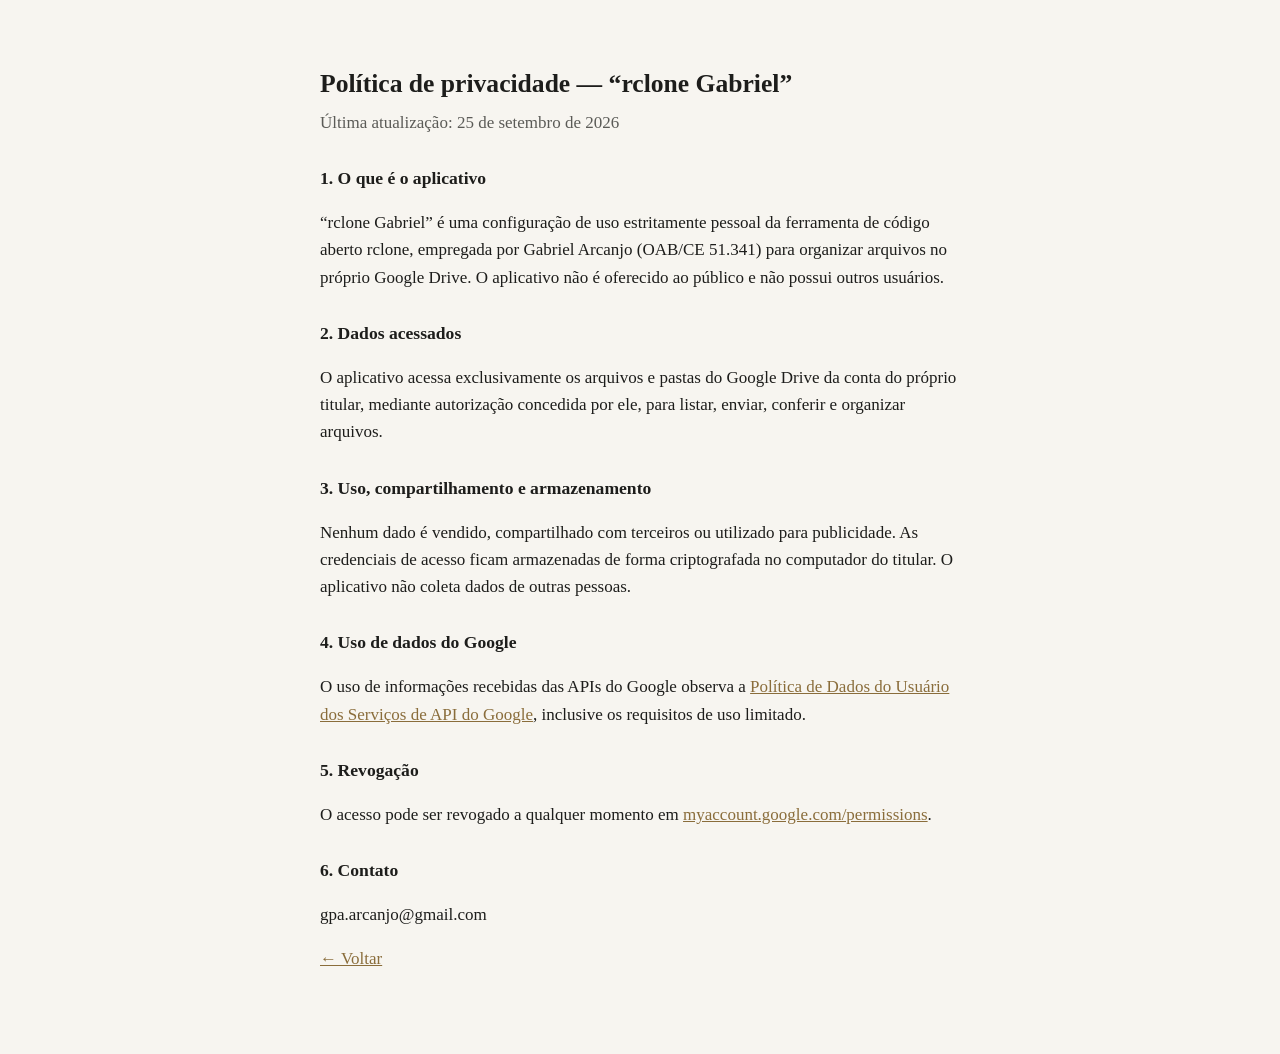
==== privacidade.html @ c1f4313f "Add files via upload" ====
<!DOCTYPE html>
<html lang="pt-BR">
<head>
<meta charset="utf-8">
<meta name="viewport" content="width=device-width, initial-scale=1">
<title>Política de privacidade — rclone Gabriel</title>
<style>
  :root { --bg:#f7f5f0; --fg:#1d1d1b; --muted:#5b5b57; --line:#d9d4c7; --accent:#8a6d3b; }
  @media (prefers-color-scheme: dark) { :root { --bg:#141413; --fg:#ecebe6; --muted:#a9a79f; --line:#34332f; --accent:#c9a66b; } }
  * { box-sizing:border-box; }
  body { margin:0; background:var(--bg); color:var(--fg); font:17px/1.6 Georgia, "Times New Roman", serif; }
  main { max-width:680px; margin:0 auto; padding:64px 20px; }
  h1 { font-size:1.6rem; margin:0 0 4px; }
  h2 { font-size:1.1rem; margin:28px 0 6px; }
  .meta { color:var(--muted); margin:0 0 24px; }
  a { color:var(--accent); }
</style>
</head>
<body>
<main>
  <h1>Política de privacidade — “rclone Gabriel”</h1>
  <p class="meta">Última atualização: 25 de setembro de 2026</p>

  <h2>1. O que é o aplicativo</h2>
  <p>“rclone Gabriel” é uma configuração de uso estritamente pessoal da ferramenta de código aberto rclone, empregada por Gabriel Arcanjo (OAB/CE 51.341) para organizar arquivos no próprio Google Drive. O aplicativo não é oferecido ao público e não possui outros usuários.</p>

  <h2>2. Dados acessados</h2>
  <p>O aplicativo acessa exclusivamente os arquivos e pastas do Google Drive da conta do próprio titular, mediante autorização concedida por ele, para listar, enviar, conferir e organizar arquivos.</p>

  <h2>3. Uso, compartilhamento e armazenamento</h2>
  <p>Nenhum dado é vendido, compartilhado com terceiros ou utilizado para publicidade. As credenciais de acesso ficam armazenadas de forma criptografada no computador do titular. O aplicativo não coleta dados de outras pessoas.</p>

  <h2>4. Uso de dados do Google</h2>
  <p>O uso de informações recebidas das APIs do Google observa a <a href="https://developers.google.com/terms/api-services-user-data-policy">Política de Dados do Usuário dos Serviços de API do Google</a>, inclusive os requisitos de uso limitado.</p>

  <h2>5. Revogação</h2>
  <p>O acesso pode ser revogado a qualquer momento em <a href="https://myaccount.google.com/permissions">myaccount.google.com/permissions</a>.</p>

  <h2>6. Contato</h2>
  <p>gpa.arcanjo@gmail.com</p>

  <p><a href="index.html">← Voltar</a></p>
</main>
</body>
</html>
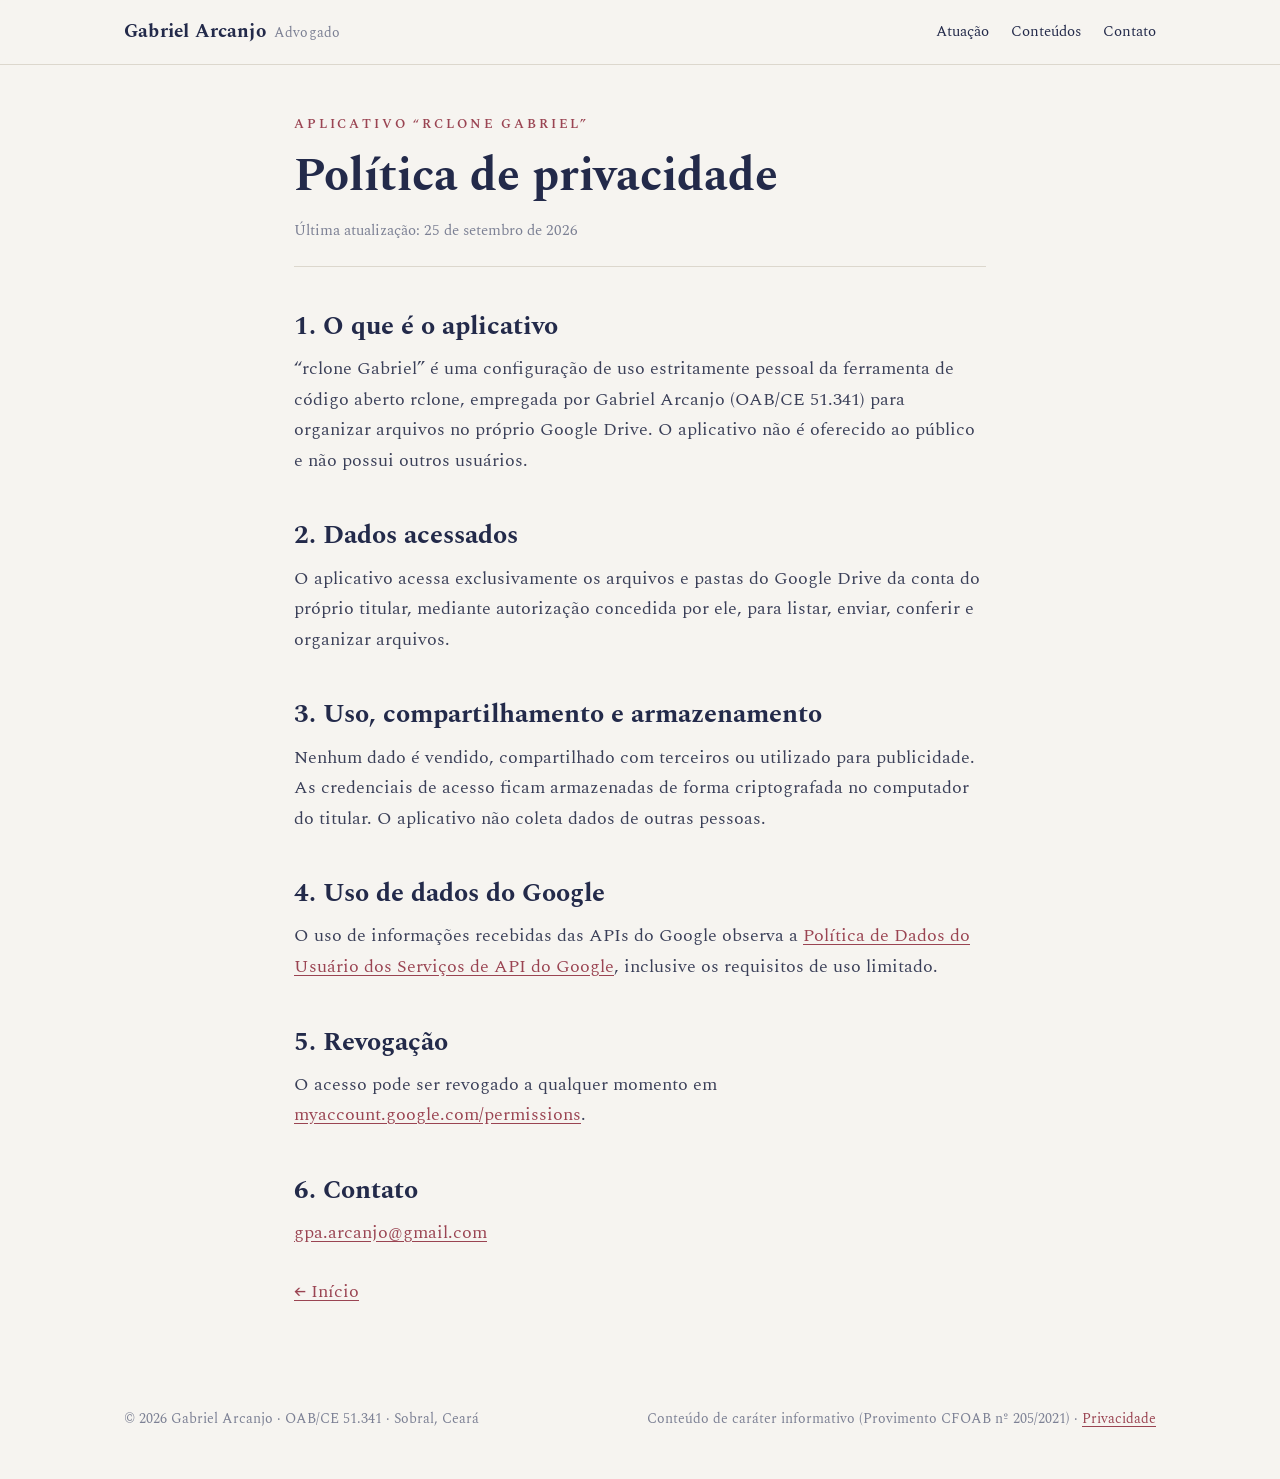
==== commit 45896cea: "Add files via upload" ====
--- a/privacidade.html
+++ b/privacidade.html
@@ -4,42 +4,48 @@
 <meta charset="utf-8">
 <meta name="viewport" content="width=device-width, initial-scale=1">
 <title>Política de privacidade — rclone Gabriel</title>
-<style>
-  :root { --bg:#f7f5f0; --fg:#1d1d1b; --muted:#5b5b57; --line:#d9d4c7; --accent:#8a6d3b; }
-  @media (prefers-color-scheme: dark) { :root { --bg:#141413; --fg:#ecebe6; --muted:#a9a79f; --line:#34332f; --accent:#c9a66b; } }
-  * { box-sizing:border-box; }
-  body { margin:0; background:var(--bg); color:var(--fg); font:17px/1.6 Georgia, "Times New Roman", serif; }
-  main { max-width:680px; margin:0 auto; padding:64px 20px; }
-  h1 { font-size:1.6rem; margin:0 0 4px; }
-  h2 { font-size:1.1rem; margin:28px 0 6px; }
-  .meta { color:var(--muted); margin:0 0 24px; }
-  a { color:var(--accent); }
-</style>
+<meta name="description" content="Política de privacidade do aplicativo rclone Gabriel.">
+<meta property="og:title" content="Política de privacidade — rclone Gabriel">
+<meta property="og:description" content="Política de privacidade do aplicativo rclone Gabriel.">
+<meta property="og:type" content="website">
+<link rel="preconnect" href="https://fonts.googleapis.com">
+<link rel="preconnect" href="https://fonts.gstatic.com" crossorigin>
+<link href="https://fonts.googleapis.com/css2?family=Spectral:ital,wght@0,400;0,600;0,700;1,400&display=swap" rel="stylesheet">
+<link rel="stylesheet" href="estilo.css">
 </head>
 <body>
-<main>
-  <h1>Política de privacidade — “rclone Gabriel”</h1>
-  <p class="meta">Última atualização: 25 de setembro de 2026</p>
-
-  <h2>1. O que é o aplicativo</h2>
-  <p>“rclone Gabriel” é uma configuração de uso estritamente pessoal da ferramenta de código aberto rclone, empregada por Gabriel Arcanjo (OAB/CE 51.341) para organizar arquivos no próprio Google Drive. O aplicativo não é oferecido ao público e não possui outros usuários.</p>
-
-  <h2>2. Dados acessados</h2>
-  <p>O aplicativo acessa exclusivamente os arquivos e pastas do Google Drive da conta do próprio titular, mediante autorização concedida por ele, para listar, enviar, conferir e organizar arquivos.</p>
-
-  <h2>3. Uso, compartilhamento e armazenamento</h2>
-  <p>Nenhum dado é vendido, compartilhado com terceiros ou utilizado para publicidade. As credenciais de acesso ficam armazenadas de forma criptografada no computador do titular. O aplicativo não coleta dados de outras pessoas.</p>
-
-  <h2>4. Uso de dados do Google</h2>
-  <p>O uso de informações recebidas das APIs do Google observa a <a href="https://developers.google.com/terms/api-services-user-data-policy">Política de Dados do Usuário dos Serviços de API do Google</a>, inclusive os requisitos de uso limitado.</p>
-
-  <h2>5. Revogação</h2>
-  <p>O acesso pode ser revogado a qualquer momento em <a href="https://myaccount.google.com/permissions">myaccount.google.com/permissions</a>.</p>
-
-  <h2>6. Contato</h2>
-  <p>gpa.arcanjo@gmail.com</p>
-
-  <p><a href="index.html">← Voltar</a></p>
-</main>
+<header class="topo"><div class="envelope">
+  <a class="marca" href="index.html">Gabriel Arcanjo<small>Advogado</small></a>
+  <nav class="menu"><a href="index.html#atuacao">Atuação</a><a href="conteudos/index.html">Conteúdos</a><a href="index.html#contato">Contato</a></nav>
+</div></header>
+<article class="artigo">
+<div class="rubrica">Aplicativo “rclone Gabriel”</div>
+<h1>Política de privacidade</h1>
+<div class="meta">Última atualização: 25 de setembro de 2026</div>
+<h2>1. O que é o aplicativo</h2>
+<p>“rclone Gabriel” é uma configuração de uso estritamente pessoal da ferramenta de código aberto rclone, empregada
+por Gabriel Arcanjo (OAB/CE 51.341) para organizar arquivos no próprio Google Drive. O aplicativo não é oferecido ao
+público e não possui outros usuários.</p>
+<h2>2. Dados acessados</h2>
+<p>O aplicativo acessa exclusivamente os arquivos e pastas do Google Drive da conta do próprio titular, mediante
+autorização concedida por ele, para listar, enviar, conferir e organizar arquivos.</p>
+<h2>3. Uso, compartilhamento e armazenamento</h2>
+<p>Nenhum dado é vendido, compartilhado com terceiros ou utilizado para publicidade. As credenciais de acesso ficam
+armazenadas de forma criptografada no computador do titular. O aplicativo não coleta dados de outras pessoas.</p>
+<h2>4. Uso de dados do Google</h2>
+<p>O uso de informações recebidas das APIs do Google observa a
+<a href="https://developers.google.com/terms/api-services-user-data-policy">Política de Dados do Usuário dos Serviços
+de API do Google</a>, inclusive os requisitos de uso limitado.</p>
+<h2>5. Revogação</h2>
+<p>O acesso pode ser revogado a qualquer momento em
+<a href="https://myaccount.google.com/permissions">myaccount.google.com/permissions</a>.</p>
+<h2>6. Contato</h2>
+<p><a href="mailto:gpa.arcanjo@gmail.com">gpa.arcanjo@gmail.com</a></p>
+<a class="voltar" href="index.html">← Início</a>
+</article>
+<footer class="rodape"><div class="envelope">
+  <div>© 2026 Gabriel Arcanjo · OAB/CE 51.341 · Sobral, Ceará</div>
+  <div>Conteúdo de caráter informativo (Provimento CFOAB nº 205/2021) · <a href="privacidade.html">Privacidade</a></div>
+</div></footer>
 </body>
 </html>
--- a/estilo.css
+++ b/estilo.css
@@ -0,0 +1,62 @@
+:root{--bg:#f6f4f0;--papel:#fffdf9;--tinta:#232a4a;--texto:#3a3f58;--vinho:#9a4452;--linha:#dcd7cd;--suave:#7c8094;
+--serif:"Spectral",Georgia,"Times New Roman",serif}
+*{box-sizing:border-box}html{scroll-behavior:smooth}
+body{margin:0;background:var(--bg);color:var(--texto);font:18px/1.7 var(--serif);-webkit-font-smoothing:antialiased}
+a{color:var(--vinho);text-underline-offset:3px}a:hover{color:var(--tinta)}
+img{max-width:100%;display:block}
+.envelope{max-width:1080px;margin:0 auto;padding:0 24px}
+.topo{position:sticky;top:0;z-index:5;background:rgba(246,244,240,.94);backdrop-filter:blur(6px);border-bottom:1px solid var(--linha)}
+.topo .envelope{display:flex;align-items:center;justify-content:space-between;height:64px;gap:16px}
+.marca{white-space:nowrap;font-weight:700;color:var(--tinta);text-decoration:none;font-size:19px;letter-spacing:.01em}
+.marca small{font-weight:400;color:var(--suave);margin-left:8px;font-size:14px}
+.menu{display:flex;gap:22px;font-size:15px}.menu a{color:var(--tinta);text-decoration:none}.menu a:hover{color:var(--vinho)}
+.rubrica{font-size:13px;letter-spacing:.22em;text-transform:uppercase;color:var(--vinho);font-weight:600}
+h1,h2,h3{color:var(--tinta);line-height:1.2;margin:0}
+h1{font-size:clamp(34px,5vw,54px);font-weight:700}
+h2{font-size:clamp(26px,3.4vw,36px);font-weight:700}
+h3{font-size:22px;font-weight:700}
+.heroi{padding:72px 0 64px;border-bottom:1px solid var(--linha)}
+.heroi .envelope{display:grid;grid-template-columns:1fr 300px;gap:56px;align-items:center}
+.heroi p.oab{color:var(--suave);margin:10px 0 24px;font-size:17px}
+.heroi p.intro{font-size:21px;line-height:1.6;max-width:560px;margin:0 0 32px}
+.foto{width:300px;height:300px;border-radius:50%;object-fit:cover;border:6px solid var(--papel);box-shadow:0 18px 40px rgba(35,42,74,.18)}
+.botoes{display:flex;gap:14px;flex-wrap:wrap}
+.botao{display:inline-block;padding:12px 22px;border-radius:2px;font-size:16px;text-decoration:none;border:1px solid var(--tinta)}
+.botao.cheio{background:var(--tinta);color:#fff}.botao.cheio:hover{background:var(--vinho);border-color:var(--vinho);color:#fff}
+.botao.vazio{color:var(--tinta)}.botao.vazio:hover{border-color:var(--vinho);color:var(--vinho)}
+section.bloco{padding:72px 0;border-bottom:1px solid var(--linha)}
+.cabeca{display:flex;align-items:end;justify-content:space-between;gap:24px;margin-bottom:36px}
+.cabeca p{margin:8px 0 0;color:var(--suave);max-width:560px}
+.grade-areas{display:grid;grid-template-columns:repeat(2,1fr);gap:1px;background:var(--linha);border:1px solid var(--linha)}
+.area{background:var(--papel);padding:30px 30px 28px}
+.area .num{font-size:14px;color:var(--vinho);letter-spacing:.18em}
+.area h3{margin:8px 0 10px}.area p{margin:0;font-size:17px}
+.grade-conteudos{display:grid;grid-template-columns:repeat(3,1fr);gap:28px}
+.cartao{background:var(--papel);border:1px solid var(--linha);text-decoration:none;color:inherit;display:flex;flex-direction:column;transition:transform .15s,box-shadow .15s}
+.cartao:hover{transform:translateY(-3px);box-shadow:0 14px 30px rgba(35,42,74,.12)}
+.cartao img{aspect-ratio:900/533;object-fit:cover;width:100%}
+.cartao .corpo{padding:20px 22px 24px;display:flex;flex-direction:column;gap:10px;flex:1}
+.cartao h3{font-size:21px}.cartao .data{font-size:14px;color:var(--suave);margin-top:auto}
+.contato .envelope{display:grid;grid-template-columns:1fr 1fr;gap:48px}
+.contato ul{list-style:none;padding:0;margin:0;font-size:19px}.contato li{padding:14px 0;border-bottom:1px solid var(--linha)}
+.contato li span{display:block;font-size:13px;letter-spacing:.18em;text-transform:uppercase;color:var(--suave)}
+.rodape{padding:36px 0 48px;font-size:14px;color:var(--suave)}
+.rodape .envelope{display:flex;justify-content:space-between;gap:24px;flex-wrap:wrap}
+/* artigo */
+.artigo-capa{max-height:440px;width:100%;object-fit:cover}
+.artigo{max-width:740px;margin:0 auto;padding:48px 24px 24px}
+.artigo h1{font-size:clamp(30px,4.4vw,46px);margin:14px 0 14px}
+.artigo .lead{font-size:22px;color:var(--suave);margin:0 0 8px}
+.artigo .meta{font-size:15px;color:var(--suave);border-bottom:1px solid var(--linha);padding-bottom:22px;margin-bottom:30px}
+.artigo .abertura p{font-size:20px}
+.artigo h2{font-size:26px;margin:44px 0 12px}
+.artigo p{margin:0 0 18px}
+.nota{border-left:3px solid var(--vinho);background:var(--papel);padding:16px 20px;margin:4px 0 22px}
+.nota b{display:block;font-size:13px;letter-spacing:.18em;text-transform:uppercase;color:var(--vinho);margin-bottom:6px}
+.fecho{background:var(--tinta);color:#e9e8ef;padding:30px 32px;margin:48px 0 16px}
+.fecho h2{color:#fff;margin:0 0 10px}.fecho a{color:#f0c6cc}
+.aviso{font-size:14px;color:var(--suave);border-top:1px solid var(--linha);padding-top:18px;margin-top:30px}
+.voltar{display:inline-block;margin:10px 0 40px}
+@media (max-width:860px){.heroi .envelope{grid-template-columns:1fr;gap:28px}.foto{width:190px;height:190px;order:-1}
+.grade-areas{grid-template-columns:1fr}.grade-conteudos{grid-template-columns:1fr}.contato .envelope{grid-template-columns:1fr}
+.menu{gap:14px;font-size:14px}.marca small{display:none}.cabeca{display:block}}
